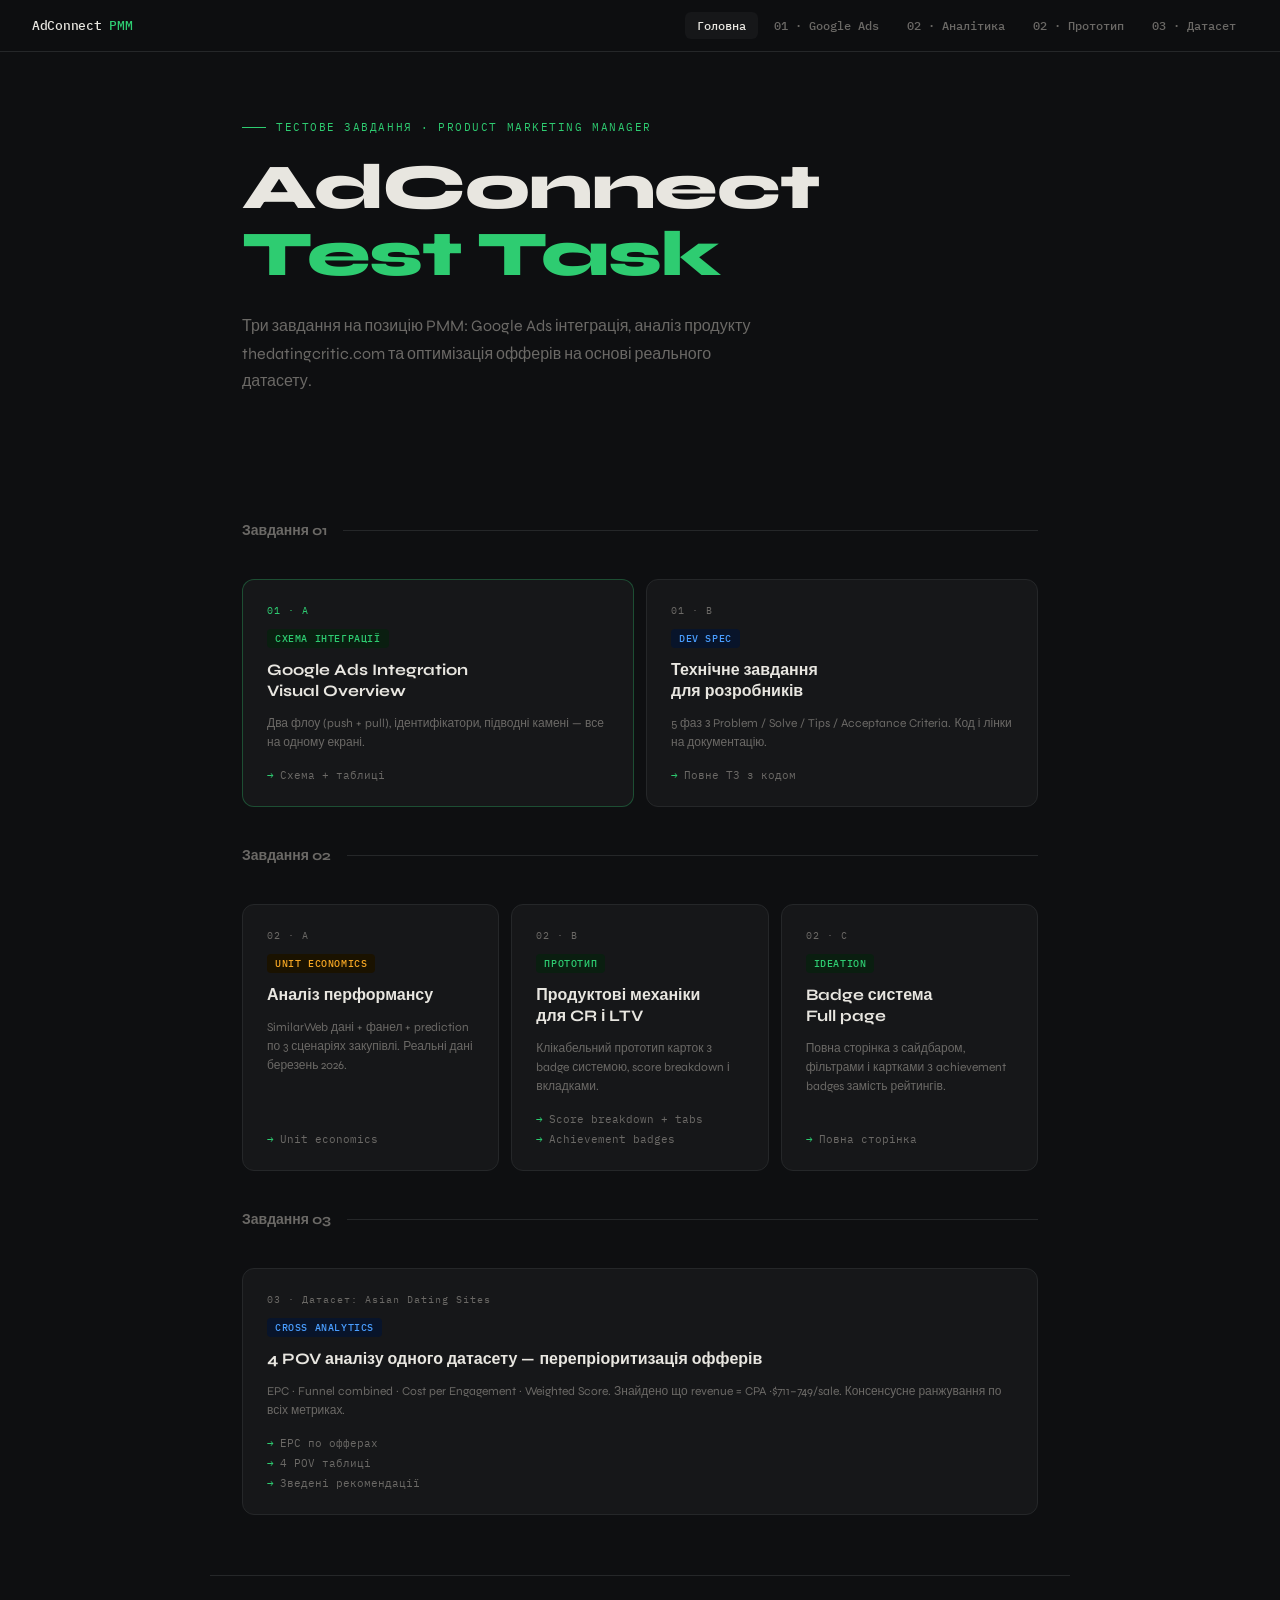
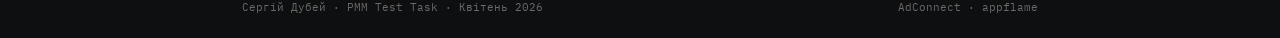
==== index.html @ e1422809 "Initial: PMM test task — 5 pages with shared nav" ====
<!DOCTYPE html>
<html lang="uk">
<head>
<meta charset="UTF-8">
<meta name="viewport" content="width=device-width, initial-scale=1.0">
<title>AdConnect — Тестове завдання PMM</title>
<link rel="preconnect" href="https://fonts.googleapis.com">
<link href="https://fonts.googleapis.com/css2?family=IBM+Plex+Mono:wght@400;500&family=Syne:wght@400;700;800&display=swap" rel="stylesheet">
<style>
*, *::before, *::after { box-sizing: border-box; margin: 0; padding: 0; }
:root {
  --bg: #0e0f11; --surface: #161719; --border: #252729;
  --text: #e8e6e0; --muted: #6b6966;
  --green: #2ecc71; --gdim: #0a1e10;
  --amber: #f5a623; --adim: #1a1200;
  --blue: #4a9eff; --bdim: #08142a;
  --red: #ff5f5f; --rdim: #1a0808;
}
body { background: var(--bg); color: var(--text); font-family: 'Syne', sans-serif; min-height: 100vh; }

nav {
  position: fixed; top: 0; left: 0; right: 0; z-index: 100;
  background: rgba(14,15,17,0.95); border-bottom: 1px solid var(--border);
  backdrop-filter: blur(8px);
  display: flex; align-items: center; justify-content: space-between;
  padding: 0 32px; height: 52px;
}
.nav-logo {
  font-family: 'IBM Plex Mono', monospace; font-size: 13px;
  font-weight: 500; color: var(--text); text-decoration: none;
  letter-spacing: -0.02em;
}
.nav-logo span { color: var(--green); }
.nav-links { display: flex; gap: 4px; }
.nav-links a {
  font-size: 12px; font-weight: 500; color: var(--muted);
  text-decoration: none; padding: 6px 12px; border-radius: 6px;
  transition: color 0.15s, background 0.15s;
  font-family: 'IBM Plex Mono', monospace;
}
.nav-links a:hover { color: var(--text); background: var(--surface); }
.nav-links a.active { color: var(--text); background: var(--surface); }

.hero {
  padding: 120px 32px 80px;
  max-width: 860px; margin: 0 auto;
}
.hero-eyebrow {
  font-family: 'IBM Plex Mono', monospace; font-size: 11px;
  color: var(--green); letter-spacing: 0.14em; text-transform: uppercase;
  margin-bottom: 20px;
  display: flex; align-items: center; gap: 10px;
}
.hero-eyebrow::before {
  content: ''; display: block; width: 24px; height: 1px; background: var(--green);
}
h1 {
  font-size: clamp(36px, 6vw, 64px); font-weight: 800;
  line-height: 1.05; letter-spacing: -0.02em;
  margin-bottom: 24px;
}
h1 em { font-style: normal; color: var(--green); }
.hero-sub {
  font-size: 16px; color: var(--muted); line-height: 1.7;
  max-width: 520px; margin-bottom: 48px;
}

.cards-grid {
  display: grid; grid-template-columns: repeat(3, 1fr);
  gap: 12px; max-width: 860px; margin: 0 auto 80px;
  padding: 0 32px;
}
.card {
  background: var(--surface); border: 1px solid var(--border);
  border-radius: 12px; padding: 24px;
  text-decoration: none; color: inherit;
  transition: border-color 0.15s, transform 0.15s;
  display: flex; flex-direction: column; gap: 12px;
}
.card:hover { border-color: #3a3d42; transform: translateY(-2px); }
.card.featured { border-color: rgba(46,204,113,.3); }
.card-num {
  font-family: 'IBM Plex Mono', monospace; font-size: 10px;
  color: var(--muted); letter-spacing: 0.1em;
}
.card.featured .card-num { color: var(--green); }
.card-title { font-size: 16px; font-weight: 700; line-height: 1.3; }
.card-desc { font-size: 12px; color: var(--muted); line-height: 1.6; flex: 1; }
.card-links { display: flex; flex-direction: column; gap: 6px; margin-top: 4px; }
.card-link {
  font-size: 11px; font-family: 'IBM Plex Mono', monospace;
  color: var(--muted); display: flex; align-items: center; gap: 6px;
  text-decoration: none;
}
.card-link::before { content: '→'; color: var(--green); }
.card-link:hover { color: var(--text); }
.card-tag {
  font-size: 10px; font-family: 'IBM Plex Mono', monospace;
  padding: 3px 8px; border-radius: 4px; display: inline-block;
  font-weight: 500; letter-spacing: 0.06em; text-transform: uppercase;
  width: fit-content;
}
.tag-green { background: var(--gdim); color: var(--green); }
.tag-blue  { background: var(--bdim); color: var(--blue); }
.tag-amber { background: var(--adim); color: var(--amber); }

.section-divider {
  max-width: 860px; margin: 0 auto 40px; padding: 0 32px;
  display: flex; align-items: center; gap: 16px;
}
.section-divider h2 { font-size: 14px; font-weight: 700; color: var(--muted); white-space: nowrap; }
.section-divider::after { content: ''; flex: 1; height: 1px; background: var(--border); }

.footer {
  border-top: 1px solid var(--border); padding: 24px 32px;
  display: flex; justify-content: space-between; align-items: center;
  font-size: 11px; font-family: 'IBM Plex Mono', monospace; color: var(--muted);
  max-width: 860px; margin: 0 auto;
}
</style>
</head>
<body>

<nav>
  <a class="nav-logo" href="index.html">AdConnect <span>PMM</span></a>
  <div class="nav-links">
    <a href="index.html" class="active">Головна</a>
    <a href="tz01-overview.html">01 · Google Ads</a>
    <a href="tz02-analytics.html">02 · Аналітика</a>
    <a href="tz02-prototype.html">02 · Прототип</a>
    <a href="tz03-dataset.html">03 · Датасет</a>
  </div>
</nav>

<div class="hero">
  <div class="hero-eyebrow">Тестове завдання · Product Marketing Manager</div>
  <h1>AdConnect<br><em>Test Task</em></h1>
  <p class="hero-sub">
    Три завдання на позицію PMM: Google Ads інтеграція, аналіз продукту thedatingcritic.com та оптимізація офферів на основі реального датасету.
  </p>
</div>

<div class="section-divider"><h2>Завдання 01</h2></div>

<div class="cards-grid" style="grid-template-columns: repeat(2, 1fr); margin-bottom: 40px;">
  <a class="card featured" href="tz01-overview.html">
    <div class="card-num">01 · A</div>
    <div class="card-tag tag-green">Схема інтеграції</div>
    <div class="card-title">Google Ads Integration<br>Visual Overview</div>
    <div class="card-desc">Два флоу (push + pull), ідентифікатори, підводні камені — все на одному екрані.</div>
    <div class="card-links">
      <span class="card-link">Схема + таблиці</span>
    </div>
  </a>
  <a class="card" href="tz01-dev.html">
    <div class="card-num">01 · B</div>
    <div class="card-tag tag-blue">Dev Spec</div>
    <div class="card-title">Технічне завдання<br>для розробників</div>
    <div class="card-desc">5 фаз з Problem / Solve / Tips / Acceptance Criteria. Код і лінки на документацію.</div>
    <div class="card-links">
      <span class="card-link">Повне ТЗ з кодом</span>
    </div>
  </a>
</div>

<div class="section-divider"><h2>Завдання 02</h2></div>

<div class="cards-grid" style="margin-bottom: 40px;">
  <a class="card" href="tz02-analytics.html">
    <div class="card-num">02 · A</div>
    <div class="card-tag tag-amber">Unit Economics</div>
    <div class="card-title">Аналіз перформансу</div>
    <div class="card-desc">SimilarWeb дані + фанел + prediction по 3 сценаріях закупівлі. Реальні дані березень 2026.</div>
    <div class="card-links">
      <span class="card-link">Unit economics</span>
    </div>
  </a>
  <a class="card" href="tz02-prototype.html">
    <div class="card-num">02 · B</div>
    <div class="card-tag tag-green">Прототип</div>
    <div class="card-title">Продуктові механіки<br>для CR і LTV</div>
    <div class="card-desc">Клікабельний прототип карток з badge системою, score breakdown і вкладками.</div>
    <div class="card-links">
      <span class="card-link">Score breakdown + tabs</span>
      <span class="card-link">Achievement badges</span>
    </div>
  </a>
  <a class="card" href="tz02-badges.html">
    <div class="card-num">02 · C</div>
    <div class="card-tag tag-green">Ideation</div>
    <div class="card-title">Badge система<br>Full page</div>
    <div class="card-desc">Повна сторінка з сайдбаром, фільтрами і картками з achievement badges замість рейтингів.</div>
    <div class="card-links">
      <span class="card-link">Повна сторінка</span>
    </div>
  </a>
</div>

<div class="section-divider"><h2>Завдання 03</h2></div>

<div class="cards-grid" style="grid-template-columns: repeat(1, 1fr); margin-bottom: 60px; max-width: 860px;">
  <a class="card" href="tz03-dataset.html">
    <div class="card-num">03 · Датасет: Asian Dating Sites</div>
    <div class="card-tag tag-blue">Cross Analytics</div>
    <div class="card-title">4 POV аналізу одного датасету — перепріоритизація офферів</div>
    <div class="card-desc">
      EPC · Funnel combined · Cost per Engagement · Weighted Score. Знайдено що revenue = CPA ~$711–749/sale. Консенсусне ранжування по всіх метриках.
    </div>
    <div class="card-links">
      <span class="card-link">EPC по офферах</span>
      <span class="card-link">4 POV таблиці</span>
      <span class="card-link">Зведені рекомендації</span>
    </div>
  </a>
</div>

<div class="footer">
  <span>Сергій Дубей · PMM Test Task · Квітень 2026</span>
  <span>AdConnect · appflame</span>
</div>

</body>
</html>
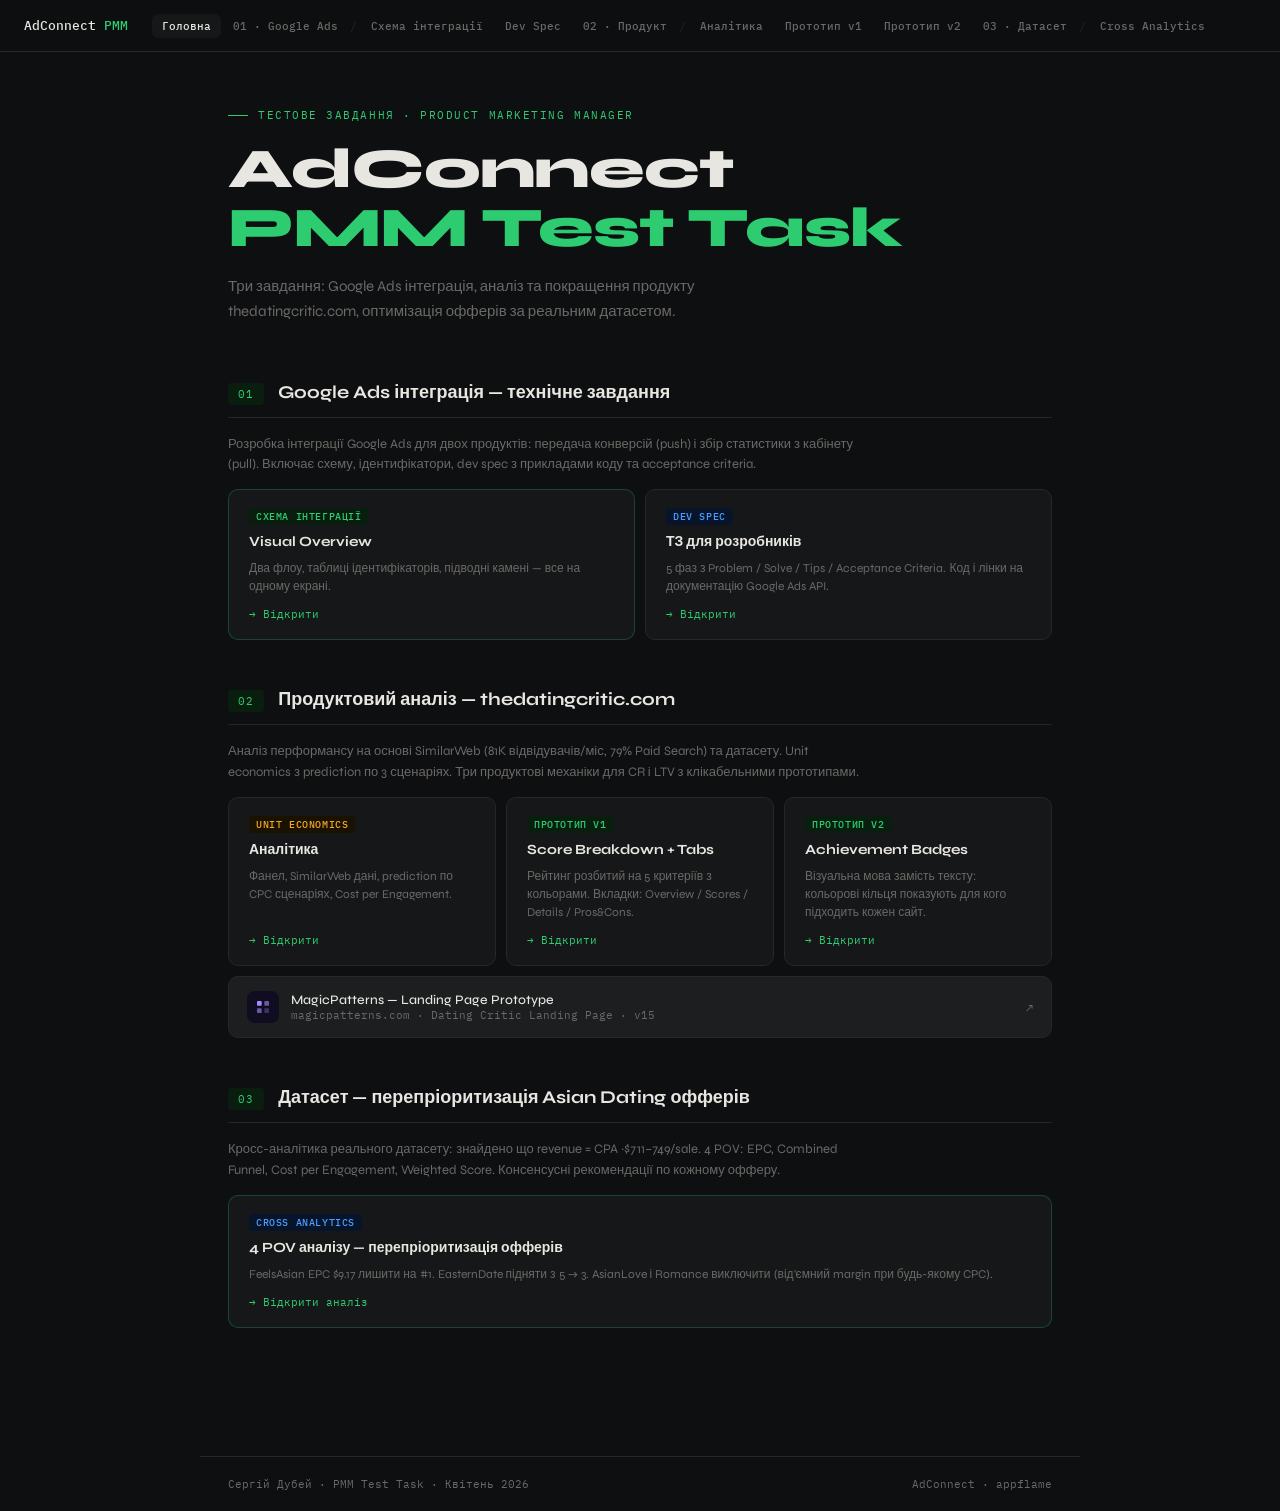
==== commit 0a01679a: "Update: grouped nav, task summaries, MagicPatterns link" ====
--- a/index.html
+++ b/index.html
@@ -3,221 +3,141 @@
 <head>
 <meta charset="UTF-8">
 <meta name="viewport" content="width=device-width, initial-scale=1.0">
-<title>AdConnect — Тестове завдання PMM</title>
+<title>AdConnect PMM — Тестове завдання</title>
 <link rel="preconnect" href="https://fonts.googleapis.com">
 <link href="https://fonts.googleapis.com/css2?family=IBM+Plex+Mono:wght@400;500&family=Syne:wght@400;700;800&display=swap" rel="stylesheet">
+<link rel="stylesheet" href="shared.css">
 <style>
-*, *::before, *::after { box-sizing: border-box; margin: 0; padding: 0; }
-:root {
-  --bg: #0e0f11; --surface: #161719; --border: #252729;
-  --text: #e8e6e0; --muted: #6b6966;
-  --green: #2ecc71; --gdim: #0a1e10;
-  --amber: #f5a623; --adim: #1a1200;
-  --blue: #4a9eff; --bdim: #08142a;
-  --red: #ff5f5f; --rdim: #1a0808;
-}
-body { background: var(--bg); color: var(--text); font-family: 'Syne', sans-serif; min-height: 100vh; }
+.wrap { max-width: 880px; margin: 0 auto; padding: 56px 28px 80px; }
+.eyebrow { font-family: 'IBM Plex Mono', monospace; font-size: 11px; color: var(--green); letter-spacing: 0.14em; text-transform: uppercase; margin-bottom: 18px; display: flex; align-items: center; gap: 10px; }
+.eyebrow::before { content: ''; width: 20px; height: 1px; background: var(--green); }
+h1 { font-size: clamp(32px, 5vw, 56px); font-weight: 800; line-height: 1.05; letter-spacing: -0.02em; margin-bottom: 16px; }
+h1 em { font-style: normal; color: var(--green); }
+.hero-sub { font-size: 15px; color: var(--muted); line-height: 1.7; max-width: 500px; margin-bottom: 56px; }
 
-nav {
-  position: fixed; top: 0; left: 0; right: 0; z-index: 100;
-  background: rgba(14,15,17,0.95); border-bottom: 1px solid var(--border);
-  backdrop-filter: blur(8px);
-  display: flex; align-items: center; justify-content: space-between;
-  padding: 0 32px; height: 52px;
-}
-.nav-logo {
-  font-family: 'IBM Plex Mono', monospace; font-size: 13px;
-  font-weight: 500; color: var(--text); text-decoration: none;
-  letter-spacing: -0.02em;
-}
-.nav-logo span { color: var(--green); }
-.nav-links { display: flex; gap: 4px; }
-.nav-links a {
-  font-size: 12px; font-weight: 500; color: var(--muted);
-  text-decoration: none; padding: 6px 12px; border-radius: 6px;
-  transition: color 0.15s, background 0.15s;
-  font-family: 'IBM Plex Mono', monospace;
-}
-.nav-links a:hover { color: var(--text); background: var(--surface); }
-.nav-links a.active { color: var(--text); background: var(--surface); }
+.task-block { margin-bottom: 48px; }
+.task-header { display: flex; align-items: baseline; gap: 14px; margin-bottom: 16px; padding-bottom: 12px; border-bottom: 1px solid var(--border); }
+.task-label { font-family: 'IBM Plex Mono', monospace; font-size: 11px; color: var(--green); letter-spacing: 0.1em; text-transform: uppercase; background: var(--gdim); padding: 4px 10px; border-radius: 4px; flex-shrink: 0; }
+.task-heading { font-size: 18px; font-weight: 700; color: var(--text); }
+.task-desc { font-size: 13px; color: var(--muted); line-height: 1.6; margin-bottom: 14px; max-width: 640px; }
 
-.hero {
-  padding: 120px 32px 80px;
-  max-width: 860px; margin: 0 auto;
-}
-.hero-eyebrow {
-  font-family: 'IBM Plex Mono', monospace; font-size: 11px;
-  color: var(--green); letter-spacing: 0.14em; text-transform: uppercase;
-  margin-bottom: 20px;
-  display: flex; align-items: center; gap: 10px;
-}
-.hero-eyebrow::before {
-  content: ''; display: block; width: 24px; height: 1px; background: var(--green);
-}
-h1 {
-  font-size: clamp(36px, 6vw, 64px); font-weight: 800;
-  line-height: 1.05; letter-spacing: -0.02em;
-  margin-bottom: 24px;
-}
-h1 em { font-style: normal; color: var(--green); }
-.hero-sub {
-  font-size: 16px; color: var(--muted); line-height: 1.7;
-  max-width: 520px; margin-bottom: 48px;
-}
+.pages-grid { display: grid; grid-template-columns: repeat(2, 1fr); gap: 10px; }
+.pages-grid.one { grid-template-columns: 1fr; }
+.pages-grid.three { grid-template-columns: repeat(3, 1fr); }
 
-.cards-grid {
-  display: grid; grid-template-columns: repeat(3, 1fr);
-  gap: 12px; max-width: 860px; margin: 0 auto 80px;
-  padding: 0 32px;
-}
-.card {
-  background: var(--surface); border: 1px solid var(--border);
-  border-radius: 12px; padding: 24px;
-  text-decoration: none; color: inherit;
-  transition: border-color 0.15s, transform 0.15s;
-  display: flex; flex-direction: column; gap: 12px;
-}
-.card:hover { border-color: #3a3d42; transform: translateY(-2px); }
-.card.featured { border-color: rgba(46,204,113,.3); }
-.card-num {
-  font-family: 'IBM Plex Mono', monospace; font-size: 10px;
-  color: var(--muted); letter-spacing: 0.1em;
-}
-.card.featured .card-num { color: var(--green); }
-.card-title { font-size: 16px; font-weight: 700; line-height: 1.3; }
-.card-desc { font-size: 12px; color: var(--muted); line-height: 1.6; flex: 1; }
-.card-links { display: flex; flex-direction: column; gap: 6px; margin-top: 4px; }
-.card-link {
-  font-size: 11px; font-family: 'IBM Plex Mono', monospace;
-  color: var(--muted); display: flex; align-items: center; gap: 6px;
-  text-decoration: none;
-}
-.card-link::before { content: '→'; color: var(--green); }
-.card-link:hover { color: var(--text); }
-.card-tag {
-  font-size: 10px; font-family: 'IBM Plex Mono', monospace;
-  padding: 3px 8px; border-radius: 4px; display: inline-block;
-  font-weight: 500; letter-spacing: 0.06em; text-transform: uppercase;
-  width: fit-content;
-}
-.tag-green { background: var(--gdim); color: var(--green); }
-.tag-blue  { background: var(--bdim); color: var(--blue); }
-.tag-amber { background: var(--adim); color: var(--amber); }
+.page-card { background: var(--surface); border: 1px solid var(--border); border-radius: 10px; padding: 18px 20px; text-decoration: none; color: inherit; display: flex; flex-direction: column; gap: 8px; transition: border-color 0.15s, transform 0.15s; }
+.page-card:hover { border-color: #3a3d42; transform: translateY(-1px); }
+.page-card.featured { border-color: rgba(46,204,113,.25); }
+.pc-tag { font-family: 'IBM Plex Mono', monospace; font-size: 10px; font-weight: 500; letter-spacing: 0.06em; text-transform: uppercase; padding: 2px 7px; border-radius: 4px; width: fit-content; }
+.tag-g { background: var(--gdim); color: var(--green); }
+.tag-b { background: var(--bdim); color: var(--blue); }
+.tag-a { background: var(--adim); color: var(--amber); }
+.pc-title { font-size: 14px; font-weight: 700; line-height: 1.3; }
+.pc-desc { font-size: 12px; color: var(--muted); line-height: 1.5; flex: 1; }
+.pc-arrow { font-family: 'IBM Plex Mono', monospace; font-size: 11px; color: var(--green); margin-top: 4px; }
 
-.section-divider {
-  max-width: 860px; margin: 0 auto 40px; padding: 0 32px;
-  display: flex; align-items: center; gap: 16px;
-}
-.section-divider h2 { font-size: 14px; font-weight: 700; color: var(--muted); white-space: nowrap; }
-.section-divider::after { content: ''; flex: 1; height: 1px; background: var(--border); }
+.ext-link { background: var(--s2); border: 1px solid var(--border); border-radius: 10px; padding: 14px 18px; display: flex; align-items: center; gap: 12px; text-decoration: none; transition: border-color 0.15s; margin-top: 10px; }
+.ext-link:hover { border-color: #3a3d42; }
+.ext-icon { width: 32px; height: 32px; border-radius: 8px; background: var(--pdim); display: flex; align-items: center; justify-content: center; flex-shrink: 0; font-size: 14px; }
+.ext-text { font-size: 13px; color: var(--text); font-weight: 500; }
+.ext-sub { font-size: 11px; color: var(--muted); font-family: 'IBM Plex Mono', monospace; }
+.ext-arr { margin-left: auto; font-family: 'IBM Plex Mono', monospace; font-size: 12px; color: var(--muted); }
 
-.footer {
-  border-top: 1px solid var(--border); padding: 24px 32px;
-  display: flex; justify-content: space-between; align-items: center;
-  font-size: 11px; font-family: 'IBM Plex Mono', monospace; color: var(--muted);
-  max-width: 860px; margin: 0 auto;
-}
+.footer { border-top: 1px solid var(--border); padding: 20px 28px; display: flex; justify-content: space-between; align-items: center; font-size: 11px; font-family: 'IBM Plex Mono', monospace; color: var(--muted); max-width: 880px; margin: 0 auto; }
 </style>
 </head>
 <body>
+<nav id="main-nav"></nav>
+<script src="nav.js"></script>
 
-<nav>
-  <a class="nav-logo" href="index.html">AdConnect <span>PMM</span></a>
-  <div class="nav-links">
-    <a href="index.html" class="active">Головна</a>
-    <a href="tz01-overview.html">01 · Google Ads</a>
-    <a href="tz02-analytics.html">02 · Аналітика</a>
-    <a href="tz02-prototype.html">02 · Прототип</a>
-    <a href="tz03-dataset.html">03 · Датасет</a>
+<div class="wrap">
+  <div class="eyebrow">Тестове завдання · Product Marketing Manager</div>
+  <h1>AdConnect<br><em>PMM Test Task</em></h1>
+  <p class="hero-sub">Три завдання: Google Ads інтеграція, аналіз та покращення продукту thedatingcritic.com, оптимізація офферів за реальним датасетом.</p>
+
+  <!-- TASK 01 -->
+  <div class="task-block">
+    <div class="task-header">
+      <span class="task-label">01</span>
+      <span class="task-heading">Google Ads інтеграція — технічне завдання</span>
+    </div>
+    <p class="task-desc">Розробка інтеграції Google Ads для двох продуктів: передача конверсій (push) і збір статистики з кабінету (pull). Включає схему, ідентифікатори, dev spec з прикладами коду та acceptance criteria.</p>
+    <div class="pages-grid">
+      <a class="page-card featured" href="tz01-overview.html">
+        <span class="pc-tag tag-g">Схема інтеграції</span>
+        <div class="pc-title">Visual Overview</div>
+        <div class="pc-desc">Два флоу, таблиці ідентифікаторів, підводні камені — все на одному екрані.</div>
+        <div class="pc-arrow">→ Відкрити</div>
+      </a>
+      <a class="page-card" href="tz01-dev.html">
+        <span class="pc-tag tag-b">Dev Spec</span>
+        <div class="pc-title">ТЗ для розробників</div>
+        <div class="pc-desc">5 фаз з Problem / Solve / Tips / Acceptance Criteria. Код і лінки на документацію Google Ads API.</div>
+        <div class="pc-arrow">→ Відкрити</div>
+      </a>
+    </div>
   </div>
-</nav>
 
-<div class="hero">
-  <div class="hero-eyebrow">Тестове завдання · Product Marketing Manager</div>
-  <h1>AdConnect<br><em>Test Task</em></h1>
-  <p class="hero-sub">
-    Три завдання на позицію PMM: Google Ads інтеграція, аналіз продукту thedatingcritic.com та оптимізація офферів на основі реального датасету.
-  </p>
-</div>
+  <!-- TASK 02 -->
+  <div class="task-block">
+    <div class="task-header">
+      <span class="task-label">02</span>
+      <span class="task-heading">Продуктовий аналіз — thedatingcritic.com</span>
+    </div>
+    <p class="task-desc">Аналіз перформансу на основі SimilarWeb (81K відвідувачів/міс, 79% Paid Search) та датасету. Unit economics з prediction по 3 сценаріях. Три продуктові механіки для CR і LTV з клікабельними прототипами.</p>
+    <div class="pages-grid three">
+      <a class="page-card" href="tz02-analytics.html">
+        <span class="pc-tag tag-a">Unit Economics</span>
+        <div class="pc-title">Аналітика</div>
+        <div class="pc-desc">Фанел, SimilarWeb дані, prediction по CPC сценаріях, Cost per Engagement.</div>
+        <div class="pc-arrow">→ Відкрити</div>
+      </a>
+      <a class="page-card" href="tz02-prototype.html">
+        <span class="pc-tag tag-g">Прототип v1</span>
+        <div class="pc-title">Score Breakdown + Tabs</div>
+        <div class="pc-desc">Рейтинг розбитий на 5 критеріїв з кольорами. Вкладки: Overview / Scores / Details / Pros&Cons.</div>
+        <div class="pc-arrow">→ Відкрити</div>
+      </a>
+      <a class="page-card" href="tz02-badges.html">
+        <span class="pc-tag tag-g">Прототип v2</span>
+        <div class="pc-title">Achievement Badges</div>
+        <div class="pc-desc">Візуальна мова замість тексту: кольорові кільця показують для кого підходить кожен сайт.</div>
+        <div class="pc-arrow">→ Відкрити</div>
+      </a>
+    </div>
+    <a class="ext-link" href="https://www.magicpatterns.com/c/rfm8csjvrukj1elqvvyen4/preview" target="_blank">
+      <div class="ext-icon">
+        <svg width="16" height="16" viewBox="0 0 24 24" fill="none"><rect x="3" y="3" width="7" height="7" rx="1" fill="#a78bfa"/><rect x="14" y="3" width="7" height="7" rx="1" fill="#a78bfa" opacity=".6"/><rect x="3" y="14" width="7" height="7" rx="1" fill="#a78bfa" opacity=".6"/><rect x="14" y="14" width="7" height="7" rx="1" fill="#a78bfa" opacity=".3"/></svg>
+      </div>
+      <div>
+        <div class="ext-text">MagicPatterns — Landing Page Prototype</div>
+        <div class="ext-sub">magicpatterns.com · Dating Critic Landing Page · v15</div>
+      </div>
+      <span class="ext-arr">↗</span>
+    </a>
+  </div>
 
-<div class="section-divider"><h2>Завдання 01</h2></div>
-
-<div class="cards-grid" style="grid-template-columns: repeat(2, 1fr); margin-bottom: 40px;">
-  <a class="card featured" href="tz01-overview.html">
-    <div class="card-num">01 · A</div>
-    <div class="card-tag tag-green">Схема інтеграції</div>
-    <div class="card-title">Google Ads Integration<br>Visual Overview</div>
-    <div class="card-desc">Два флоу (push + pull), ідентифікатори, підводні камені — все на одному екрані.</div>
-    <div class="card-links">
-      <span class="card-link">Схема + таблиці</span>
+  <!-- TASK 03 -->
+  <div class="task-block">
+    <div class="task-header">
+      <span class="task-label">03</span>
+      <span class="task-heading">Датасет — перепріоритизація Asian Dating офферів</span>
     </div>
-  </a>
-  <a class="card" href="tz01-dev.html">
-    <div class="card-num">01 · B</div>
-    <div class="card-tag tag-blue">Dev Spec</div>
-    <div class="card-title">Технічне завдання<br>для розробників</div>
-    <div class="card-desc">5 фаз з Problem / Solve / Tips / Acceptance Criteria. Код і лінки на документацію.</div>
-    <div class="card-links">
-      <span class="card-link">Повне ТЗ з кодом</span>
+    <p class="task-desc">Кросс-аналітика реального датасету: знайдено що revenue = CPA ~$711–749/sale. 4 POV: EPC, Combined Funnel, Cost per Engagement, Weighted Score. Консенсусні рекомендації по кожному офферу.</p>
+    <div class="pages-grid one">
+      <a class="page-card featured" href="tz03-dataset.html">
+        <span class="pc-tag tag-b">Cross Analytics</span>
+        <div class="pc-title">4 POV аналізу — перепріоритизація офферів</div>
+        <div class="pc-desc">FeelsAsian EPC $9.17 лишити на #1. EasternDate підняти з 5 → 3. AsianLove і Romance виключити (від'ємний margin при будь-якому CPC).</div>
+        <div class="pc-arrow">→ Відкрити аналіз</div>
+      </a>
     </div>
-  </a>
-</div>
-
-<div class="section-divider"><h2>Завдання 02</h2></div>
-
-<div class="cards-grid" style="margin-bottom: 40px;">
-  <a class="card" href="tz02-analytics.html">
-    <div class="card-num">02 · A</div>
-    <div class="card-tag tag-amber">Unit Economics</div>
-    <div class="card-title">Аналіз перформансу</div>
-    <div class="card-desc">SimilarWeb дані + фанел + prediction по 3 сценаріях закупівлі. Реальні дані березень 2026.</div>
-    <div class="card-links">
-      <span class="card-link">Unit economics</span>
-    </div>
-  </a>
-  <a class="card" href="tz02-prototype.html">
-    <div class="card-num">02 · B</div>
-    <div class="card-tag tag-green">Прототип</div>
-    <div class="card-title">Продуктові механіки<br>для CR і LTV</div>
-    <div class="card-desc">Клікабельний прототип карток з badge системою, score breakdown і вкладками.</div>
-    <div class="card-links">
-      <span class="card-link">Score breakdown + tabs</span>
-      <span class="card-link">Achievement badges</span>
-    </div>
-  </a>
-  <a class="card" href="tz02-badges.html">
-    <div class="card-num">02 · C</div>
-    <div class="card-tag tag-green">Ideation</div>
-    <div class="card-title">Badge система<br>Full page</div>
-    <div class="card-desc">Повна сторінка з сайдбаром, фільтрами і картками з achievement badges замість рейтингів.</div>
-    <div class="card-links">
-      <span class="card-link">Повна сторінка</span>
-    </div>
-  </a>
-</div>
-
-<div class="section-divider"><h2>Завдання 03</h2></div>
-
-<div class="cards-grid" style="grid-template-columns: repeat(1, 1fr); margin-bottom: 60px; max-width: 860px;">
-  <a class="card" href="tz03-dataset.html">
-    <div class="card-num">03 · Датасет: Asian Dating Sites</div>
-    <div class="card-tag tag-blue">Cross Analytics</div>
-    <div class="card-title">4 POV аналізу одного датасету — перепріоритизація офферів</div>
-    <div class="card-desc">
-      EPC · Funnel combined · Cost per Engagement · Weighted Score. Знайдено що revenue = CPA ~$711–749/sale. Консенсусне ранжування по всіх метриках.
-    </div>
-    <div class="card-links">
-      <span class="card-link">EPC по офферах</span>
-      <span class="card-link">4 POV таблиці</span>
-      <span class="card-link">Зведені рекомендації</span>
-    </div>
-  </a>
+  </div>
 </div>
 
 <div class="footer">
   <span>Сергій Дубей · PMM Test Task · Квітень 2026</span>
   <span>AdConnect · appflame</span>
 </div>
-
 </body>
 </html>
--- a/shared.css
+++ b/shared.css
@@ -0,0 +1,45 @@
+*, *::before, *::after { box-sizing: border-box; margin: 0; padding: 0; }
+:root {
+  --bg: #0e0f11; --surface: #161719; --s2: #1c1e20;
+  --border: #252729; --text: #e8e6e0; --muted: #6b6966;
+  --green: #2ecc71; --gdim: #0a1e10;
+  --amber: #f5a623; --adim: #1a1200;
+  --blue: #4a9eff; --bdim: #08142a;
+  --red: #ff5f5f; --rdim: #1a0808;
+  --purple: #a78bfa; --pdim: #100d20;
+  --teal: #26d9c0; --tdim: #061a18;
+}
+body { background: var(--bg); color: var(--text); font-family: 'Syne', sans-serif; padding-top: 52px; }
+
+nav#main-nav {
+  position: fixed; top: 0; left: 0; right: 0; z-index: 100;
+  background: rgba(14,15,17,0.97); border-bottom: 1px solid var(--border);
+  backdrop-filter: blur(10px);
+  display: flex; align-items: center; gap: 16px;
+  padding: 0 24px; height: 52px;
+}
+.nav-logo { font-family: 'IBM Plex Mono', monospace; font-size: 13px; font-weight: 500; color: var(--text); text-decoration: none; white-space: nowrap; margin-right: 8px; }
+.nav-logo span { color: var(--green); }
+.nav-links { display: flex; align-items: center; gap: 2px; overflow-x: auto; }
+.nav-links a { font-size: 11px; font-weight: 500; color: var(--muted); text-decoration: none; padding: 5px 10px; border-radius: 6px; transition: color 0.15s, background 0.15s; font-family: 'IBM Plex Mono', monospace; white-space: nowrap; }
+.nav-links a:hover, .nav-links a.active { color: var(--text); background: var(--surface); }
+
+.nav-group { position: relative; display: flex; align-items: center; }
+.nav-group-label { font-size: 11px; font-weight: 500; color: var(--muted); padding: 5px 10px; border-radius: 6px; font-family: 'IBM Plex Mono', monospace; white-space: nowrap; cursor: default; }
+.nav-group-label.active { color: var(--text); }
+.nav-group-items { display: flex; align-items: center; gap: 2px; }
+.nav-group-items::before { content: '/'; color: var(--border); font-family: 'IBM Plex Mono', monospace; font-size: 11px; padding: 0 2px; }
+
+/* SUMMARY BOX — appears at top of each task page */
+.task-summary {
+  background: var(--surface); border-bottom: 1px solid var(--border);
+  padding: 20px 32px;
+}
+.task-summary-inner { max-width: 900px; margin: 0 auto; display: flex; flex-direction: column; gap: 10px; }
+.task-summary-top { display: flex; align-items: center; gap: 12px; }
+.task-num { font-family: 'IBM Plex Mono', monospace; font-size: 10px; color: var(--muted); letter-spacing: 0.1em; text-transform: uppercase; background: var(--s2); padding: 3px 8px; border-radius: 4px; }
+.task-title { font-size: 15px; font-weight: 700; color: var(--text); }
+.task-answers { display: flex; flex-wrap: wrap; gap: 8px; }
+.task-answer { font-size: 12px; color: var(--muted); background: var(--s2); border: 1px solid var(--border); border-radius: 6px; padding: 6px 12px; display: flex; align-items: center; gap: 6px; line-height: 1.4; }
+.task-answer .ans-key { font-family: 'IBM Plex Mono', monospace; font-size: 10px; color: var(--green); text-transform: uppercase; letter-spacing: 0.06em; flex-shrink: 0; }
+.task-answer .ans-val { color: var(--text); font-weight: 500; }
